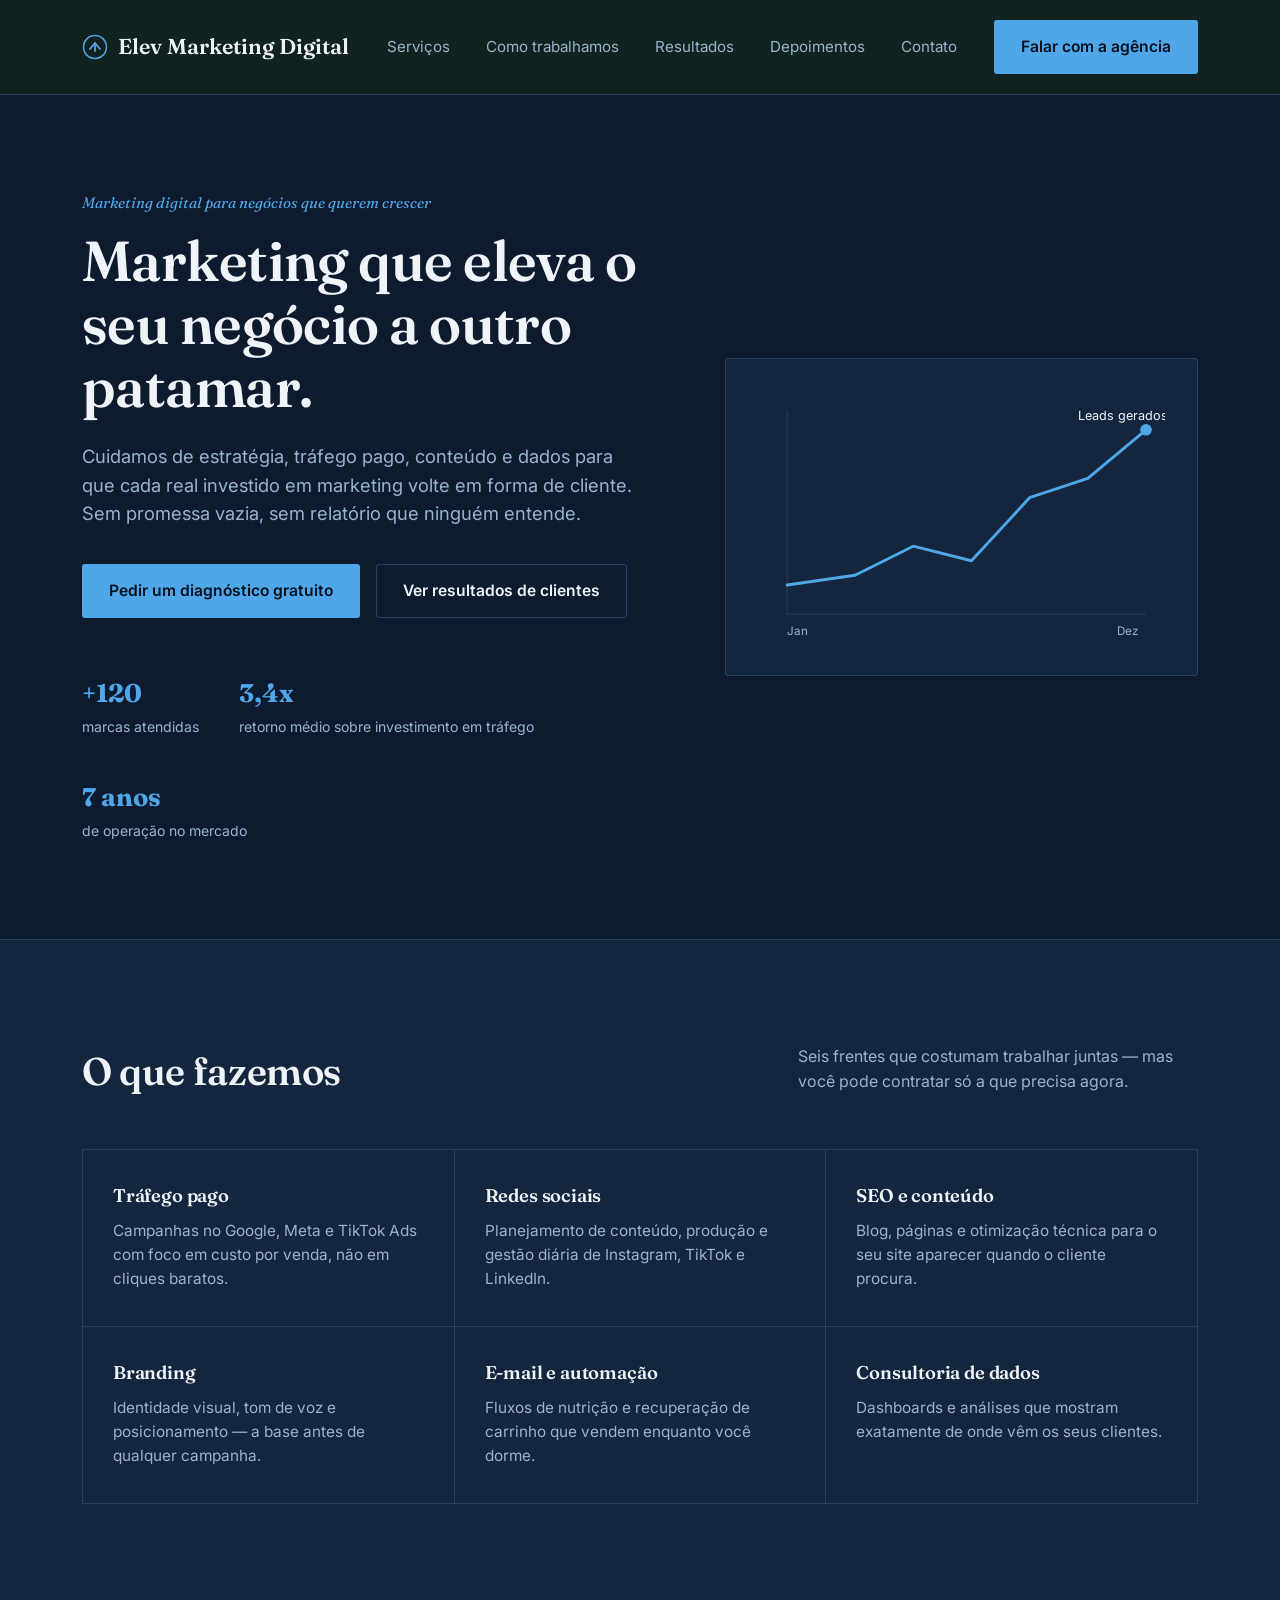
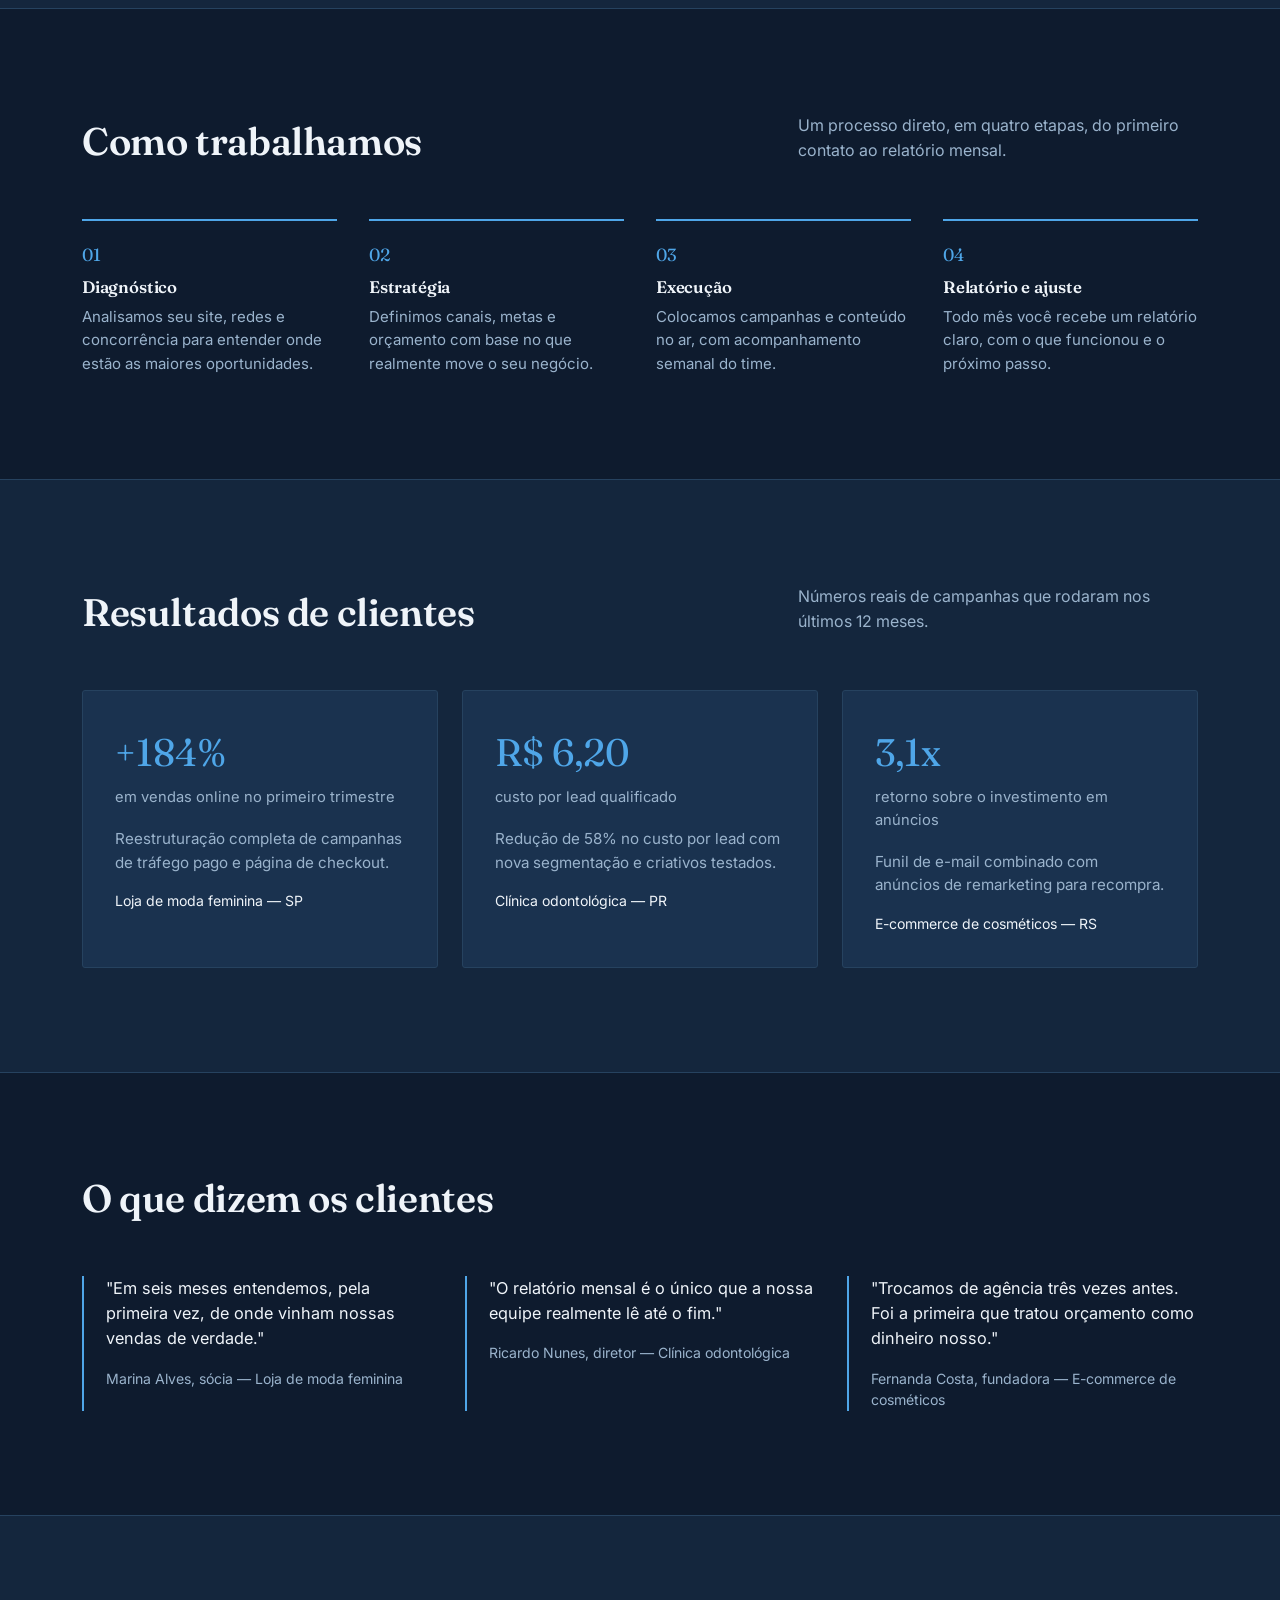
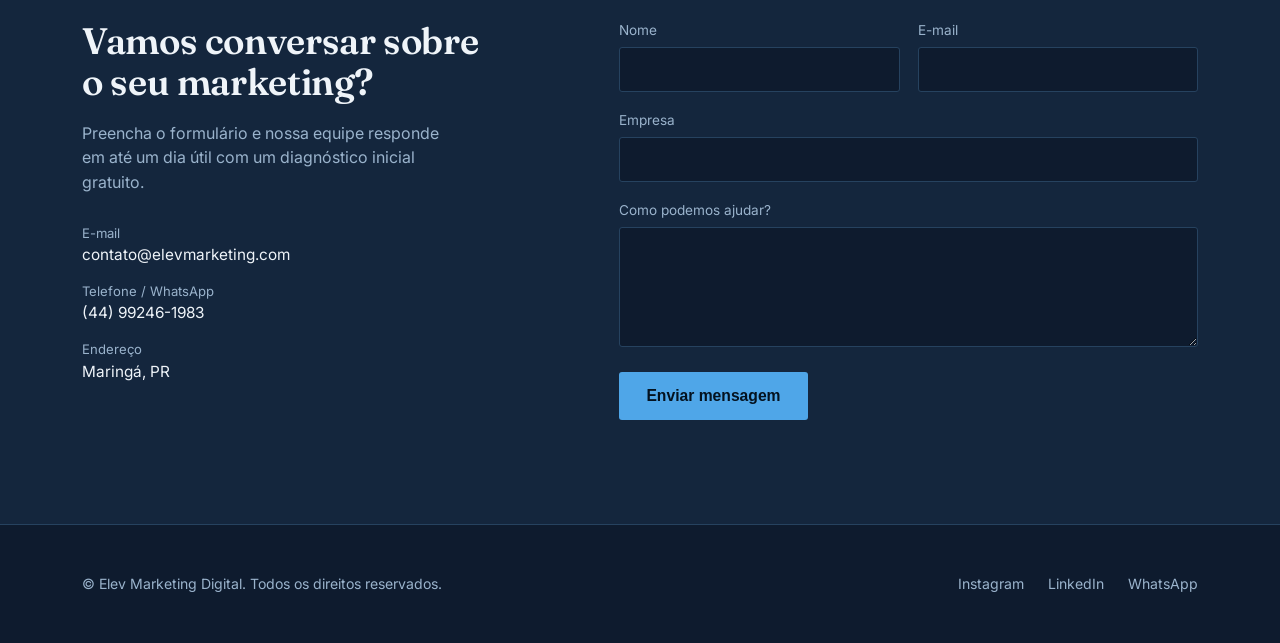
==== index.html @ fd711239 "Add files via upload" ====
<!DOCTYPE html>
<html lang="pt-BR">
<head>
<meta charset="UTF-8">
<meta name="viewport" content="width=device-width, initial-scale=1.0">
<title>Elev Marketing Digital — Marketing que eleva o seu negócio</title>
<meta name="description" content="Elev Marketing Digital: agência de marketing digital focada em elevar resultado real para negócios que precisam crescer.">

<!--
=========================================================================
 COMO EDITAR ESTE SITE
=========================================================================
 O site agora está dividido em 3 arquivos, na mesma pasta:
   - index.html  → estrutura e textos (este arquivo)
   - style.css   → cores, fontes e layout
   - script.js   → pequenos comportamentos (menu mobile, ano no rodapé)

 Mantenha os 3 arquivos sempre juntos na mesma pasta — o index.html
 depende dos outros dois para funcionar. Para editar, abra o arquivo
 correspondente no Bloco de Notas, VS Code, ou qualquer editor de texto.

 O que você provavelmente vai querer mudar primeiro:
   1. Nome da empresa: procure por "Elev Marketing Digital" (Ctrl+F) no
      index.html e troque em todos os lugares.
   2. Cores: seção ":root" logo no início do style.css.
   3. Textos: cada seção do index.html tem um comentário em maiúsculas
      tipo <-- SEÇÃO: SERVIÇOS -- > indicando onde ela começa.
   4. Formulário de contato: por padrão ele abre o e-mail do usuário
      (mailto). Se quiser recolher os dados num serviço (Google Forms,
      Formspree, etc.), troque o "action" do <form> lá embaixo.
   5. Imagens: este site usa apenas formas e ícones desenhados em CSS/SVG,
      então não há fotos para substituir — mas você pode adicionar uma
      <img> facilmente dentro de qualquer seção.

 Depois de editar, é só salvar o arquivo e recarregar o index.html no
 navegador.
=========================================================================
-->

<link rel="preconnect" href="https://fonts.googleapis.com">
<link href="https://fonts.googleapis.com/css2?family=Fraunces:ital,opsz,wght@0,9..144,400;0,9..144,600;1,9..144,500&family=Inter:wght@400;500;600&display=swap" rel="stylesheet">
<link rel="stylesheet" href="style.css">
</head>
<body>

<!-- ===================== CABEÇALHO ===================== -->
<header>
  <nav class="wrap">
    <a href="#topo" class="logo">
      <!-- Ícone simples de seta ascendente (elevação). Troque por um <img src="logo.png"> se tiver uma logo pronta. -->
      <svg class="mark" viewBox="0 0 26 26" fill="none" xmlns="http://www.w3.org/2000/svg">
        <circle cx="13" cy="13" r="11.5" stroke="#4FA6E8" stroke-width="1.5"/>
        <path d="M8 15L13 9L18 15" stroke="#4FA6E8" stroke-width="1.8" stroke-linecap="round" stroke-linejoin="round"/>
        <path d="M13 9V17" stroke="#4FA6E8" stroke-width="1.8" stroke-linecap="round"/>
      </svg>
      <!-- EDITE AQUI: nome da empresa -->
      Elev Marketing Digital
    </a>
    <button class="nav-toggle" id="navToggle" aria-label="Abrir menu" aria-expanded="false">☰</button>
    <ul class="nav-links" id="navLinks">
      <li><a href="#servicos">Serviços</a></li>
      <li><a href="#processo">Como trabalhamos</a></li>
      <li><a href="#resultados">Resultados</a></li>
      <li><a href="#depoimentos">Depoimentos</a></li>
      <li><a href="#contato">Contato</a></li>
    </ul>
    <div class="nav-cta">
      <a href="#contato" class="btn btn-primary">Falar com a agência</a>
    </div>
  </nav>
</header>

<main id="topo">

  <!-- ===================== SEÇÃO: HERO ===================== -->
  <section class="hero wrap">
    <div>
      <p class="eyebrow">Marketing digital para negócios que querem crescer</p>
      <!-- EDITE AQUI: título principal -->
      <h1>Marketing que eleva o seu negócio a outro patamar.</h1>
      <p class="lede">
        Cuidamos de estratégia, tráfego pago, conteúdo e dados para que cada real
        investido em marketing volte em forma de cliente. Sem promessa vazia,
        sem relatório que ninguém entende.
      </p>
      <div class="hero-actions">
        <a href="#contato" class="btn btn-primary">Pedir um diagnóstico gratuito</a>
        <a href="#resultados" class="btn btn-ghost">Ver resultados de clientes</a>
      </div>
      <div class="hero-stats">
        <div><strong>+120</strong><span>marcas atendidas</span></div>
        <div><strong>3,4x</strong><span>retorno médio sobre investimento em tráfego</span></div>
        <div><strong>7 anos</strong><span>de operação no mercado</span></div>
      </div>
    </div>

    <!-- Ilustração simples: linha de crescimento, sem depender de fotos -->
    <div class="hero-art">
      <svg viewBox="0 0 420 260" xmlns="http://www.w3.org/2000/svg">
        <line x1="30" y1="20" x2="30" y2="230" stroke="#26425F" stroke-width="1"/>
        <line x1="30" y1="230" x2="400" y2="230" stroke="#26425F" stroke-width="1"/>
        <polyline points="30,200 100,190 160,160 220,175 280,110 340,90 400,40"
                  fill="none" stroke="#4FA6E8" stroke-width="3" stroke-linecap="round" stroke-linejoin="round"/>
        <circle cx="400" cy="40" r="6" fill="#4FA6E8"/>
        <text x="30" y="252" fill="#9AB3CC" font-size="12" font-family="Inter, sans-serif">Jan</text>
        <text x="370" y="252" fill="#9AB3CC" font-size="12" font-family="Inter, sans-serif">Dez</text>
        <text x="330" y="30" fill="#EFF4F9" font-size="13" font-family="Inter, sans-serif">Leads gerados</text>
      </svg>
    </div>
  </section>

  <!-- ===================== SEÇÃO: SERVIÇOS ===================== -->
  <section class="services" id="servicos">
    <div class="wrap">
      <div class="section-head">
        <h2>O que fazemos</h2>
        <p>Seis frentes que costumam trabalhar juntas — mas você pode contratar só a que precisa agora.</p>
      </div>
      <div class="service-grid">
        <!-- EDITE AQUI: cada bloco abaixo é um serviço. Copie/cole o <div class="service-card"> para adicionar mais. -->
        <div class="service-card">
          <h3>Tráfego pago</h3>
          <p>Campanhas no Google, Meta e TikTok Ads com foco em custo por venda, não em cliques baratos.</p>
        </div>
        <div class="service-card">
          <h3>Redes sociais</h3>
          <p>Planejamento de conteúdo, produção e gestão diária de Instagram, TikTok e LinkedIn.</p>
        </div>
        <div class="service-card">
          <h3>SEO e conteúdo</h3>
          <p>Blog, páginas e otimização técnica para o seu site aparecer quando o cliente procura.</p>
        </div>
        <div class="service-card">
          <h3>Branding</h3>
          <p>Identidade visual, tom de voz e posicionamento — a base antes de qualquer campanha.</p>
        </div>
        <div class="service-card">
          <h3>E-mail e automação</h3>
          <p>Fluxos de nutrição e recuperação de carrinho que vendem enquanto você dorme.</p>
        </div>
        <div class="service-card">
          <h3>Consultoria de dados</h3>
          <p>Dashboards e análises que mostram exatamente de onde vêm os seus clientes.</p>
        </div>
      </div>
    </div>
  </section>

  <!-- ===================== SEÇÃO: PROCESSO ===================== -->
  <section id="processo">
    <div class="wrap">
      <div class="section-head">
        <h2>Como trabalhamos</h2>
        <p>Um processo direto, em quatro etapas, do primeiro contato ao relatório mensal.</p>
      </div>
      <div class="process-list">
        <div class="process-step">
          <span class="num">01</span>
          <h3>Diagnóstico</h3>
          <p>Analisamos seu site, redes e concorrência para entender onde estão as maiores oportunidades.</p>
        </div>
        <div class="process-step">
          <span class="num">02</span>
          <h3>Estratégia</h3>
          <p>Definimos canais, metas e orçamento com base no que realmente move o seu negócio.</p>
        </div>
        <div class="process-step">
          <span class="num">03</span>
          <h3>Execução</h3>
          <p>Colocamos campanhas e conteúdo no ar, com acompanhamento semanal do time.</p>
        </div>
        <div class="process-step">
          <span class="num">04</span>
          <h3>Relatório e ajuste</h3>
          <p>Todo mês você recebe um relatório claro, com o que funcionou e o próximo passo.</p>
        </div>
      </div>
    </div>
  </section>

  <!-- ===================== SEÇÃO: RESULTADOS ===================== -->
  <section class="results" id="resultados">
    <div class="wrap">
      <div class="section-head">
        <h2>Resultados de clientes</h2>
        <p>Números reais de campanhas que rodaram nos últimos 12 meses.</p>
      </div>
      <div class="result-grid">
        <!-- EDITE AQUI: troque os números e textos pelos seus cases reais -->
        <div class="result-card">
          <div class="metric">+184%</div>
          <div class="metric-label">em vendas online no primeiro trimestre</div>
          <p>Reestruturação completa de campanhas de tráfego pago e página de checkout.</p>
          <div class="client">Loja de moda feminina — SP</div>
        </div>
        <div class="result-card">
          <div class="metric">R$ 6,20</div>
          <div class="metric-label">custo por lead qualificado</div>
          <p>Redução de 58% no custo por lead com nova segmentação e criativos testados.</p>
          <div class="client">Clínica odontológica — PR</div>
        </div>
        <div class="result-card">
          <div class="metric">3,1x</div>
          <div class="metric-label">retorno sobre o investimento em anúncios</div>
          <p>Funil de e-mail combinado com anúncios de remarketing para recompra.</p>
          <div class="client">E-commerce de cosméticos — RS</div>
        </div>
      </div>
    </div>
  </section>

  <!-- ===================== SEÇÃO: DEPOIMENTOS ===================== -->
  <section id="depoimentos">
    <div class="wrap">
      <div class="section-head">
        <h2>O que dizem os clientes</h2>
      </div>
      <div class="testimonials">
        <!-- EDITE AQUI: troque pelos depoimentos reais dos seus clientes -->
        <div class="testimonial">
          <p>"Em seis meses entendemos, pela primeira vez, de onde vinham nossas vendas de verdade."</p>
          <div class="who">Marina Alves, sócia — Loja de moda feminina</div>
        </div>
        <div class="testimonial">
          <p>"O relatório mensal é o único que a nossa equipe realmente lê até o fim."</p>
          <div class="who">Ricardo Nunes, diretor — Clínica odontológica</div>
        </div>
        <div class="testimonial">
          <p>"Trocamos de agência três vezes antes. Foi a primeira que tratou orçamento como dinheiro nosso."</p>
          <div class="who">Fernanda Costa, fundadora — E-commerce de cosméticos</div>
        </div>
      </div>
    </div>
  </section>

  <!-- ===================== SEÇÃO: CONTATO ===================== -->
  <section class="contact" id="contato">
    <div class="wrap contact-inner">
      <div class="contact-info">
        <h2>Vamos conversar sobre o seu marketing?</h2>
        <p>
          Preencha o formulário e nossa equipe responde em até um dia útil com
          um diagnóstico inicial gratuito.
        </p>
        <div class="contact-details">
          <!-- EDITE AQUI: dados de contato -->
          <div><span>E-mail</span>contato@elevmarketing.com</div>
          <div><span>Telefone / WhatsApp</span>(44) 99246-1983</div>
          <div><span>Endereço</span>Maringá, PR</div>
        </div>
      </div>

      <!--
        Este formulário usa "mailto" — ao clicar em enviar, abre o programa
        de e-mail do visitante já preenchido. Para receber os dados direto
        num banco de dados ou planilha, troque o "action" abaixo pelo link
        de um serviço como Formspree, Google Forms ou similar.
      -->
      <form action="mailto:contato@elevmarketing.com.br" method="post" enctype="text/plain">
        <div class="form-row">
          <div>
            <label for="nome">Nome</label>
            <input type="text" id="nome" name="nome" required>
          </div>
          <div>
            <label for="email">E-mail</label>
            <input type="email" id="email" name="email" required>
          </div>
        </div>
        <div>
          <label for="empresa">Empresa</label>
          <input type="text" id="empresa" name="empresa">
        </div>
        <div>
          <label for="mensagem">Como podemos ajudar?</label>
          <textarea id="mensagem" name="mensagem" required></textarea>
        </div>
        <button type="submit" class="btn btn-primary" style="align-self:flex-start;">Enviar mensagem</button>
      </form>
    </div>
  </section>

</main>

<!-- ===================== RODAPÉ ===================== -->
<footer>
  <div class="wrap footer-inner">
    <!-- EDITE AQUI: nome da empresa e ano -->
    <div>© <span id="2019"></span> Elev Marketing Digital. Todos os direitos reservados.</div>
    <div class="footer-links">
      <a href="https://www.instagram.com/mkt_elev/">Instagram</a>
      <a href="#">LinkedIn</a>
      <a href="#">WhatsApp</a>
    </div>
  </div>
</footer>

<script src="script.js"></script>

</body>
</html>
---- style.css ----
/* ======================= TOKENS DE DESIGN ======================= */
  /* Troque as cores e fontes aqui para mudar a identidade visual toda. */
  :root{
    --bg:        #0E1B2E;
    --bg-alt:    #14263D;
    --bg-card:   #1A324F;
    --line:      #26425F;
    --ink:       #EFF4F9;
    --ink-muted: #9AB3CC;
    --accent:    #4FA6E8;
    --accent-dk: #2F82C4;
    --accent-ink:#04121F;

    --font-display: "Fraunces", Georgia, serif;
    --font-body: "Inter", -apple-system, Segoe UI, sans-serif;

    --maxw: 1180px;
    --radius: 3px;
  }

  *{ box-sizing:border-box; margin:0; padding:0; }
  html{ scroll-behavior:smooth; }
  body{
    background:var(--bg);
    color:var(--ink);
    font-family:var(--font-body);
    line-height:1.55;
    -webkit-font-smoothing:antialiased;
  }
  img,svg{ max-width:100%; display:block; }
  a{ color:inherit; text-decoration:none; }
  ul{ list-style:none; }

  h1,h2,h3{
    font-family:var(--font-display);
    font-weight:600;
    line-height:1.12;
    letter-spacing:-0.01em;
  }

  .wrap{
    max-width:var(--maxw);
    margin:0 auto;
    padding:0 32px;
  }

  section{ padding:104px 0; }
  @media (max-width:720px){ section{ padding:72px 0; } }

  .eyebrow{
    font-size:0.95rem;
    color:var(--accent);
    font-family:var(--font-display);
    font-style:italic;
    margin-bottom:14px;
  }

  .btn{
    display:inline-flex;
    align-items:center;
    gap:8px;
    padding:14px 26px;
    border-radius:var(--radius);
    font-weight:600;
    font-size:0.98rem;
    border:1px solid transparent;
    cursor:pointer;
    transition:transform .15s ease, background .15s ease, border-color .15s ease;
  }
  .btn-primary{
    background:var(--accent);
    color:var(--accent-ink);
  }
  .btn-primary:hover{ background:var(--accent-dk); transform:translateY(-1px); }
  .btn-ghost{
    border-color:var(--line);
    color:var(--ink);
  }
  .btn-ghost:hover{ border-color:var(--accent); color:var(--accent); }

  /* ======================= CABEÇALHO / NAV ======================= */
  header{
    position:sticky;
    top:0;
    z-index:50;
    background:rgba(18,36,32,0.92);
    backdrop-filter:blur(8px);
    border-bottom:1px solid var(--line);
  }
  nav.wrap{
    display:flex;
    align-items:center;
    justify-content:space-between;
    padding-top:20px;
    padding-bottom:20px;
  }
  .logo{
    font-family:var(--font-display);
    font-size:1.35rem;
    font-weight:600;
    display:flex;
    align-items:center;
    gap:10px;
  }
  .logo .mark{
    width:26px; height:26px;
    display:inline-block;
  }
  .nav-links{
    display:flex;
    gap:36px;
    font-size:0.95rem;
    color:var(--ink-muted);
  }
  .nav-links a:hover{ color:var(--ink); }
  .nav-cta{ display:flex; align-items:center; gap:20px; }
  .nav-toggle{
    display:none;
    background:none; border:none; color:var(--ink);
    font-size:1.6rem; cursor:pointer;
  }
  @media (max-width:860px){
    .nav-links{
      position:absolute; top:100%; left:0; right:0;
      background:var(--bg-alt);
      flex-direction:column;
      gap:0;
      border-bottom:1px solid var(--line);
      display:none;
    }
    .nav-links.open{ display:flex; }
    .nav-links a{
      padding:16px 32px;
      border-top:1px solid var(--line);
      display:block;
      color:var(--ink);
    }
    .nav-toggle{ display:block; }
    .nav-cta .btn-primary{ display:none; }
  }

  /* ======================= HERO ======================= */
  .hero{
    padding-top:96px;
    padding-bottom:96px;
    display:grid;
    grid-template-columns:1.1fr 0.9fr;
    gap:64px;
    align-items:center;
  }
  .hero h1{
    font-size:clamp(2.4rem, 4.4vw, 3.6rem);
    max-width:15ch;
  }
  .hero p.lede{
    margin-top:24px;
    font-size:1.15rem;
    color:var(--ink-muted);
    max-width:46ch;
  }
  .hero-actions{
    margin-top:36px;
    display:flex;
    gap:16px;
    flex-wrap:wrap;
  }
  .hero-stats{
    margin-top:56px;
    display:flex;
    gap:40px;
    flex-wrap:wrap;
  }
  .hero-stats div strong{
    display:block;
    font-family:var(--font-display);
    font-size:1.6rem;
    color:var(--accent);
  }
  .hero-stats div span{
    font-size:0.88rem;
    color:var(--ink-muted);
  }
  .hero-art{
    background:var(--bg-alt);
    border:1px solid var(--line);
    border-radius:var(--radius);
    padding:32px;
  }
  @media (max-width:900px){
    .hero{ grid-template-columns:1fr; padding-top:56px; }
    .hero-art{ order:-1; }
  }

  /* ======================= SERVIÇOS ======================= */
  .services{ background:var(--bg-alt); border-top:1px solid var(--line); border-bottom:1px solid var(--line); }
  .section-head{
    display:flex;
    justify-content:space-between;
    align-items:flex-end;
    gap:32px;
    margin-bottom:56px;
    flex-wrap:wrap;
  }
  .section-head h2{ font-size:clamp(1.8rem,3vw,2.4rem); max-width:20ch; }
  .section-head p{ color:var(--ink-muted); max-width:40ch; }

  .service-grid{
    display:grid;
    grid-template-columns:repeat(3,1fr);
    gap:1px;
    background:var(--line);
    border:1px solid var(--line);
  }
  .service-card{
    background:var(--bg-alt);
    padding:36px 30px;
  }
  .service-card h3{ font-size:1.15rem; margin-bottom:12px; }
  .service-card p{ color:var(--ink-muted); font-size:0.96rem; }
  @media (max-width:860px){ .service-grid{ grid-template-columns:1fr 1fr; } }
  @media (max-width:560px){ .service-grid{ grid-template-columns:1fr; } }

  /* ======================= PROCESSO ======================= */
  .process-list{
    display:grid;
    grid-template-columns:repeat(4,1fr);
    gap:32px;
    counter-reset:step;
  }
  .process-step{
    border-top:2px solid var(--accent);
    padding-top:20px;
  }
  .process-step .num{
    font-family:var(--font-display);
    color:var(--accent);
    font-size:1.1rem;
    margin-bottom:10px;
    display:block;
  }
  .process-step h3{ font-size:1.05rem; margin-bottom:8px; }
  .process-step p{ color:var(--ink-muted); font-size:0.94rem; }
  @media (max-width:860px){ .process-list{ grid-template-columns:1fr 1fr; } }
  @media (max-width:560px){ .process-list{ grid-template-columns:1fr; } }

  /* ======================= RESULTADOS ======================= */
  .results{ background:var(--bg-alt); border-top:1px solid var(--line); border-bottom:1px solid var(--line); }
  .result-grid{
    display:grid;
    grid-template-columns:repeat(3,1fr);
    gap:24px;
  }
  .result-card{
    background:var(--bg-card);
    border:1px solid var(--line);
    border-radius:var(--radius);
    padding:32px;
  }
  .result-card .metric{
    font-family:var(--font-display);
    font-size:2.4rem;
    color:var(--accent);
  }
  .result-card .metric-label{
    font-size:0.92rem;
    color:var(--ink-muted);
    margin-top:4px;
    margin-bottom:18px;
  }
  .result-card p{ font-size:0.95rem; color:var(--ink-muted); }
  .result-card .client{ margin-top:16px; font-size:0.88rem; color:var(--ink); }
  @media (max-width:860px){ .result-grid{ grid-template-columns:1fr; } }

  /* ======================= DEPOIMENTOS ======================= */
  .testimonials{ display:grid; grid-template-columns:repeat(3,1fr); gap:32px; }
  .testimonial{ border-left:2px solid var(--accent); padding-left:22px; }
  .testimonial p{ font-size:1.02rem; margin-bottom:16px; }
  .testimonial .who{ font-size:0.88rem; color:var(--ink-muted); }
  @media (max-width:860px){ .testimonials{ grid-template-columns:1fr; } }

  /* ======================= CONTATO ======================= */
  .contact{ background:var(--bg-alt); border-top:1px solid var(--line); }
  .contact-inner{
    display:grid;
    grid-template-columns:0.9fr 1.1fr;
    gap:64px;
  }
  .contact-info h2{ font-size:clamp(1.8rem,3vw,2.3rem); margin-bottom:18px; max-width:16ch; }
  .contact-info p{ color:var(--ink-muted); max-width:38ch; margin-bottom:28px; }
  .contact-details div{ margin-bottom:14px; font-size:0.96rem; }
  .contact-details span{ color:var(--ink-muted); display:block; font-size:0.82rem; }

  form{ display:flex; flex-direction:column; gap:18px; }
  .form-row{ display:grid; grid-template-columns:1fr 1fr; gap:18px; }
  label{ font-size:0.85rem; color:var(--ink-muted); display:block; margin-bottom:6px; }
  input, textarea{
    width:100%;
    background:var(--bg);
    border:1px solid var(--line);
    border-radius:var(--radius);
    padding:12px 14px;
    color:var(--ink);
    font-family:var(--font-body);
    font-size:0.96rem;
  }
  input:focus, textarea:focus{
    outline:2px solid var(--accent);
    outline-offset:1px;
    border-color:var(--accent);
  }
  textarea{ resize:vertical; min-height:120px; }
  @media (max-width:900px){
    .contact-inner{ grid-template-columns:1fr; }
    .form-row{ grid-template-columns:1fr; }
  }

  /* ======================= RODAPÉ ======================= */
  footer{ padding:48px 0; border-top:1px solid var(--line); }
  .footer-inner{
    display:flex;
    justify-content:space-between;
    align-items:center;
    flex-wrap:wrap;
    gap:20px;
    font-size:0.88rem;
    color:var(--ink-muted);
  }
  .footer-inner a:hover{ color:var(--accent); }
  .footer-links{ display:flex; gap:24px; }

  .visually-hidden{
    position:absolute; width:1px; height:1px;
    overflow:hidden; clip:rect(0,0,0,0);
  }

  @media (prefers-reduced-motion: reduce){
    html{ scroll-behavior:auto; }
    *{ transition:none !important; animation:none !important; }
  }
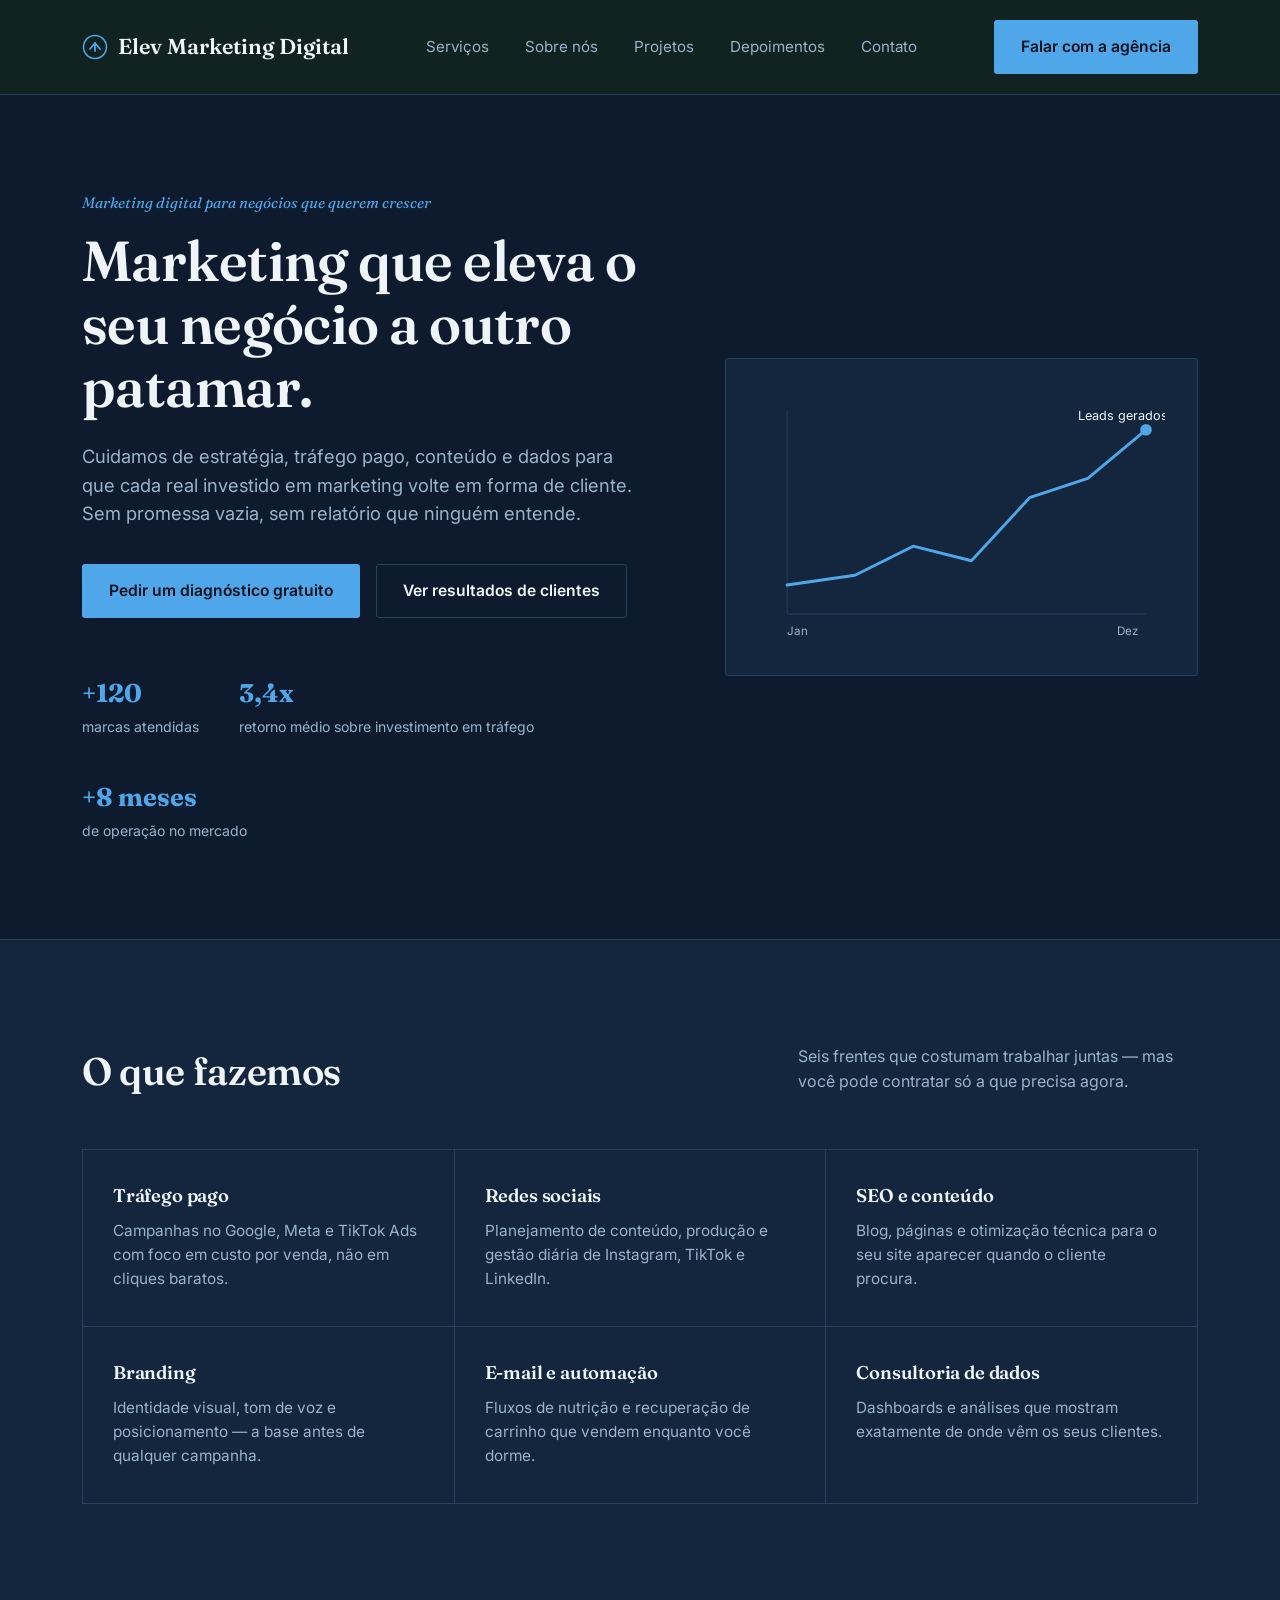
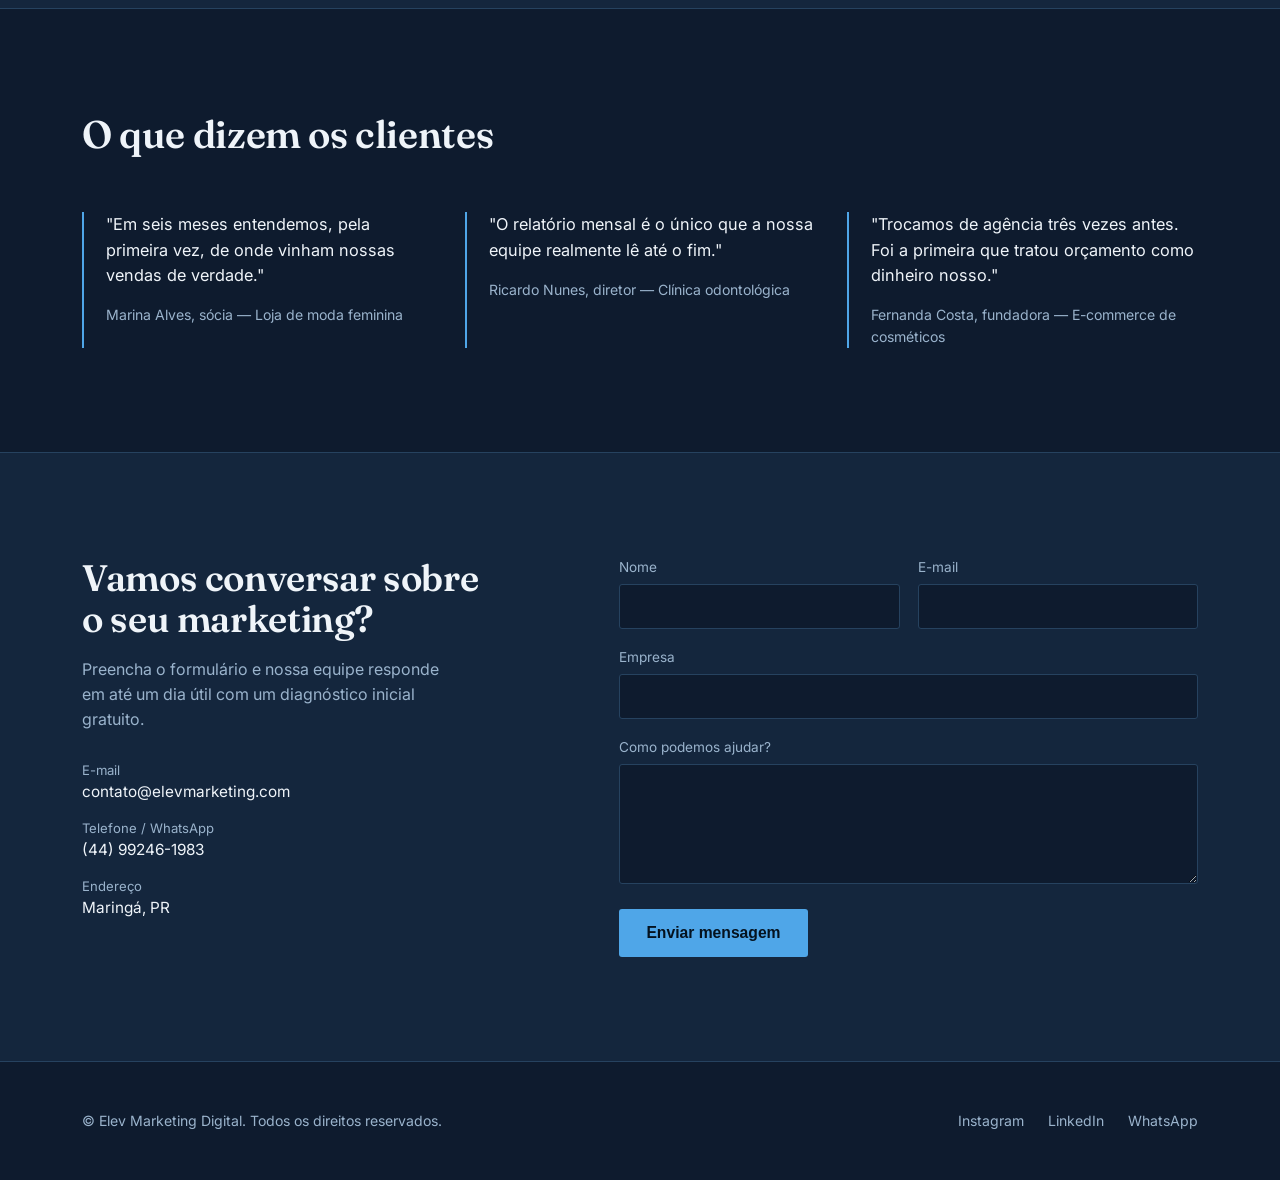
==== commit 81c1935c: "Add files via upload" ====
--- a/index.html
+++ b/index.html
@@ -59,8 +59,8 @@
     <button class="nav-toggle" id="navToggle" aria-label="Abrir menu" aria-expanded="false">☰</button>
     <ul class="nav-links" id="navLinks">
       <li><a href="#servicos">Serviços</a></li>
-      <li><a href="#processo">Como trabalhamos</a></li>
-      <li><a href="#resultados">Resultados</a></li>
+      <li><a href="sobre.html">Sobre nós</a></li>
+      <li><a href="projetos.html">Projetos</a></li>
       <li><a href="#depoimentos">Depoimentos</a></li>
       <li><a href="#contato">Contato</a></li>
     </ul>
@@ -90,7 +90,7 @@
       <div class="hero-stats">
         <div><strong>+120</strong><span>marcas atendidas</span></div>
         <div><strong>3,4x</strong><span>retorno médio sobre investimento em tráfego</span></div>
-        <div><strong>7 anos</strong><span>de operação no mercado</span></div>
+        <div><strong>+8 meses</strong><span>de operação no mercado</span></div>
       </div>
     </div>
 
@@ -141,69 +141,6 @@
         <div class="service-card">
           <h3>Consultoria de dados</h3>
           <p>Dashboards e análises que mostram exatamente de onde vêm os seus clientes.</p>
-        </div>
-      </div>
-    </div>
-  </section>
-
-  <!-- ===================== SEÇÃO: PROCESSO ===================== -->
-  <section id="processo">
-    <div class="wrap">
-      <div class="section-head">
-        <h2>Como trabalhamos</h2>
-        <p>Um processo direto, em quatro etapas, do primeiro contato ao relatório mensal.</p>
-      </div>
-      <div class="process-list">
-        <div class="process-step">
-          <span class="num">01</span>
-          <h3>Diagnóstico</h3>
-          <p>Analisamos seu site, redes e concorrência para entender onde estão as maiores oportunidades.</p>
-        </div>
-        <div class="process-step">
-          <span class="num">02</span>
-          <h3>Estratégia</h3>
-          <p>Definimos canais, metas e orçamento com base no que realmente move o seu negócio.</p>
-        </div>
-        <div class="process-step">
-          <span class="num">03</span>
-          <h3>Execução</h3>
-          <p>Colocamos campanhas e conteúdo no ar, com acompanhamento semanal do time.</p>
-        </div>
-        <div class="process-step">
-          <span class="num">04</span>
-          <h3>Relatório e ajuste</h3>
-          <p>Todo mês você recebe um relatório claro, com o que funcionou e o próximo passo.</p>
-        </div>
-      </div>
-    </div>
-  </section>
-
-  <!-- ===================== SEÇÃO: RESULTADOS ===================== -->
-  <section class="results" id="resultados">
-    <div class="wrap">
-      <div class="section-head">
-        <h2>Resultados de clientes</h2>
-        <p>Números reais de campanhas que rodaram nos últimos 12 meses.</p>
-      </div>
-      <div class="result-grid">
-        <!-- EDITE AQUI: troque os números e textos pelos seus cases reais -->
-        <div class="result-card">
-          <div class="metric">+184%</div>
-          <div class="metric-label">em vendas online no primeiro trimestre</div>
-          <p>Reestruturação completa de campanhas de tráfego pago e página de checkout.</p>
-          <div class="client">Loja de moda feminina — SP</div>
-        </div>
-        <div class="result-card">
-          <div class="metric">R$ 6,20</div>
-          <div class="metric-label">custo por lead qualificado</div>
-          <p>Redução de 58% no custo por lead com nova segmentação e criativos testados.</p>
-          <div class="client">Clínica odontológica — PR</div>
-        </div>
-        <div class="result-card">
-          <div class="metric">3,1x</div>
-          <div class="metric-label">retorno sobre o investimento em anúncios</div>
-          <p>Funil de e-mail combinado com anúncios de remarketing para recompra.</p>
-          <div class="client">E-commerce de cosméticos — RS</div>
         </div>
       </div>
     </div>
--- a/style.css
+++ b/style.css
@@ -1,4 +1,4 @@
-  /* ======================= TOKENS DE DESIGN ======================= */
+/* ======================= TOKENS DE DESIGN ======================= */
   /* Troque as cores e fontes aqui para mudar a identidade visual toda. */
   :root{
     --bg:        #0E1B2E;
@@ -113,6 +113,7 @@
     color:var(--ink-muted);
   }
   .nav-links a:hover{ color:var(--ink); }
+  .nav-links a.active{ color:var(--ink); }
   .nav-cta{ display:flex; align-items:center; gap:20px; }
   .nav-toggle{
     display:none;
@@ -191,6 +192,144 @@
     .hero-art{ order:-1; }
   }
 
+  /* ======================= PROJETOS ======================= */
+  .projects-hero{ padding-bottom:56px; }
+  .projects-hero h1{ font-size:clamp(2rem,3.6vw,2.8rem); max-width:18ch; margin-top:14px; }
+  .projects-hero .lede{ margin-top:20px; color:var(--ink-muted); font-size:1.08rem; max-width:52ch; }
+  .projects-list{ padding-top:0; }
+
+  .project-card{
+    background:var(--bg-alt);
+    border:1px solid var(--line);
+    border-radius:var(--radius);
+    margin-bottom:16px;
+    overflow:hidden;
+  }
+  .project-toggle{
+    width:100%;
+    display:flex;
+    align-items:center;
+    justify-content:space-between;
+    gap:24px;
+    background:none;
+    border:none;
+    color:var(--ink);
+    text-align:left;
+    padding:28px 30px;
+    cursor:pointer;
+    font-family:var(--font-body);
+  }
+  .project-toggle:hover{ background:rgba(79,166,232,0.05); }
+  .project-tag{
+    display:inline-block;
+    font-size:0.78rem;
+    color:var(--accent);
+    text-transform:uppercase;
+    letter-spacing:0.04em;
+    margin-bottom:10px;
+  }
+  .project-toggle-info h3{
+    font-size:1.2rem;
+    font-weight:600;
+    margin-bottom:8px;
+  }
+  .project-client{ font-size:0.9rem; color:var(--ink-muted); }
+  .chevron{
+    flex-shrink:0;
+    font-size:1.2rem;
+    color:var(--accent);
+    transition:transform .25s ease;
+  }
+  .project-toggle[aria-expanded="true"] .chevron{ transform:rotate(180deg); }
+
+  .project-panel{
+    display:grid;
+    grid-template-rows:0fr;
+    transition:grid-template-rows .3s ease;
+  }
+  .project-panel.open{ grid-template-rows:1fr; }
+  .project-panel-inner{ overflow:hidden; min-height:0; }
+  .project-panel-inner > *{
+    padding-left:30px;
+    padding-right:30px;
+  }
+  .project-panel-inner p:first-child{
+    padding-top:2px;
+    color:var(--ink-muted);
+    font-size:0.98rem;
+    max-width:70ch;
+  }
+  .project-metrics{
+    display:flex;
+    gap:40px;
+    flex-wrap:wrap;
+    margin-top:24px;
+  }
+  .project-metrics div strong{
+    display:block;
+    font-family:var(--font-display);
+    font-size:1.4rem;
+    color:var(--accent);
+  }
+  .project-metrics div span{ font-size:0.85rem; color:var(--ink-muted); }
+  .project-quote{
+    margin-top:22px;
+    padding-top:20px !important;
+    padding-bottom:28px !important;
+    border-top:1px solid var(--line);
+    font-style:italic;
+    color:var(--ink);
+    font-size:0.96rem;
+    max-width:60ch;
+  }
+  @media (max-width:600px){
+    .project-toggle{ padding:22px 20px; }
+    .project-panel-inner > *{ padding-left:20px; padding-right:20px; }
+    .project-metrics{ gap:24px; }
+  }
+
+  /* ======================= SOBRE NÓS ======================= */
+  .about-inner{
+    display:grid;
+    grid-template-columns:0.85fr 1.15fr;
+    gap:64px;
+    align-items:center;
+  }
+  .about-photo{
+    position:relative;
+    aspect-ratio:4/5;
+    background:var(--bg-alt);
+    border:1px dashed var(--line);
+    border-radius:var(--radius);
+    overflow:hidden;
+    display:flex;
+    align-items:center;
+    justify-content:center;
+  }
+  .about-photo img{
+    width:100%;
+    height:100%;
+    object-fit:cover;
+  }
+  .about-photo-placeholder{
+    display:none;
+    text-align:center;
+    font-size:0.9rem;
+    color:var(--ink-muted);
+    padding:24px;
+    line-height:1.5;
+  }
+  /* Mostra o texto de espaço reservado se a imagem "equipe.jpg" não existir */
+  .about-photo.sem-foto .about-photo-placeholder{ display:block; }
+  .about-photo:has(img[style*="display: none"]) .about-photo-placeholder{ display:block; }
+  .about-text h2{ font-size:clamp(1.8rem,3vw,2.4rem); margin-bottom:20px; max-width:16ch; }
+  .about-text p.lede{ font-size:1.05rem; color:var(--ink-muted); margin-bottom:18px; }
+  .about-text p:not(.eyebrow):not(.lede){ color:var(--ink-muted); font-size:0.98rem; }
+  @media (max-width:900px){
+    .about-inner{ grid-template-columns:1fr; }
+    .about-photo{ order:-1; aspect-ratio:16/10; }
+  }
+
   /* ======================= SERVIÇOS ======================= */
   .services{ background:var(--bg-alt); border-top:1px solid var(--line); border-bottom:1px solid var(--line); }
   .section-head{
@@ -336,4 +475,4 @@
   @media (prefers-reduced-motion: reduce){
     html{ scroll-behavior:auto; }
     *{ transition:none !important; animation:none !important; }
-  }
+  }
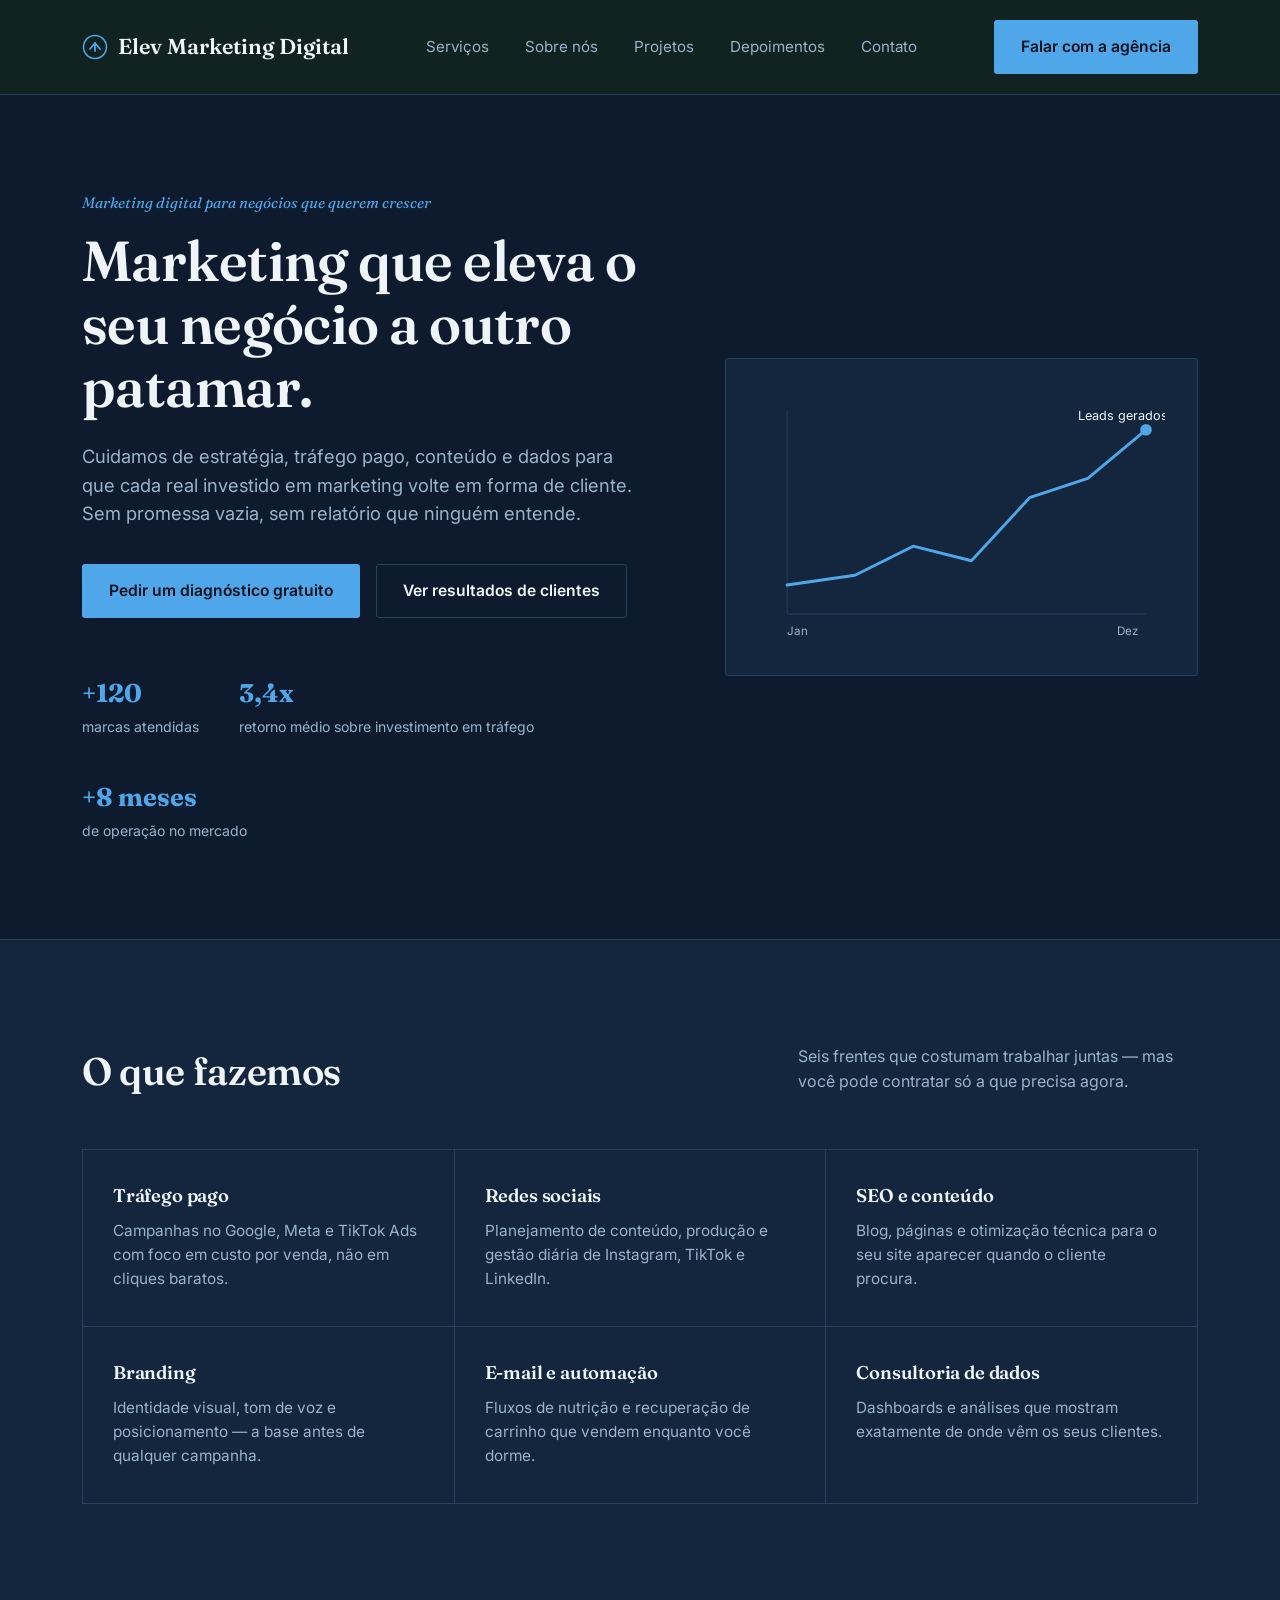
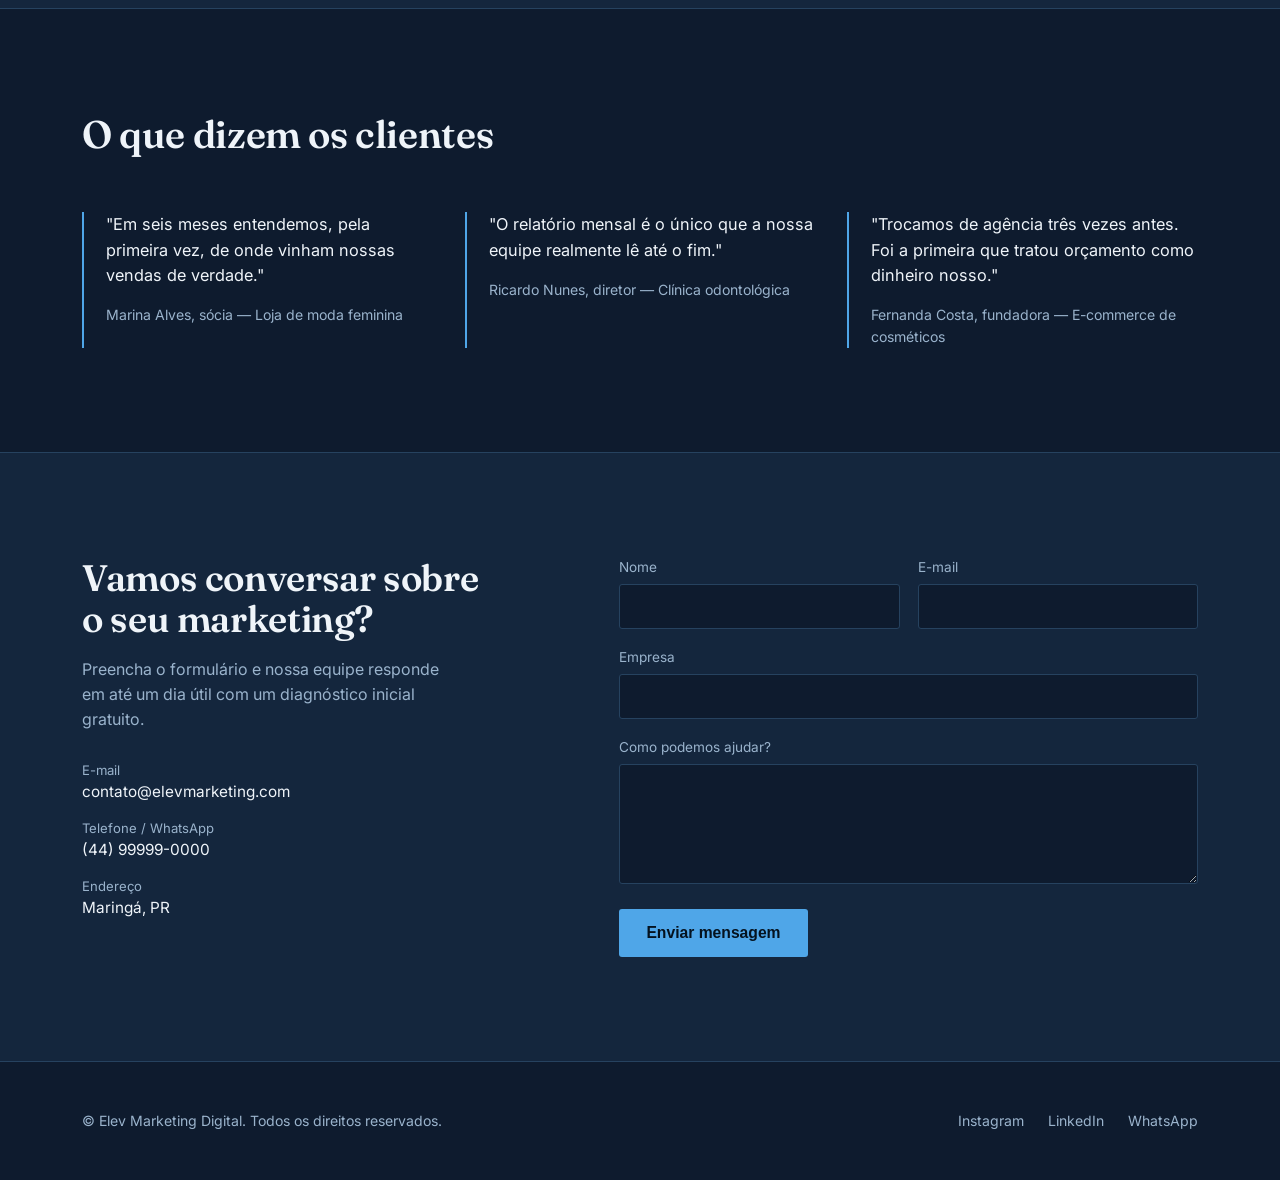
==== commit 345f441f: "Add files via upload" ====
--- a/index.html
+++ b/index.html
@@ -48,7 +48,7 @@
   <nav class="wrap">
     <a href="#topo" class="logo">
       <!-- Ícone simples de seta ascendente (elevação). Troque por um <img src="logo.png"> se tiver uma logo pronta. -->
-      <svg class="mark" viewBox="0 0 26 26" fill="none" xmlns="http://www.w3.org/2000/svg">
+      <svg class="mark" viewBox="0 0 26 26" fill="none" xmlns=>
         <circle cx="13" cy="13" r="11.5" stroke="#4FA6E8" stroke-width="1.5"/>
         <path d="M8 15L13 9L18 15" stroke="#4FA6E8" stroke-width="1.8" stroke-linecap="round" stroke-linejoin="round"/>
         <path d="M13 9V17" stroke="#4FA6E8" stroke-width="1.8" stroke-linecap="round"/>
@@ -56,19 +56,22 @@
       <!-- EDITE AQUI: nome da empresa -->
       Elev Marketing Digital
     </a>
-    <button class="nav-toggle" id="navToggle" aria-label="Abrir menu" aria-expanded="false">☰</button>
+    <button class="nav-toggle" id="navToggle" aria-label="Abrir menu" aria-controls="navLinks" aria-expanded="false">☰</button>
     <ul class="nav-links" id="navLinks">
       <li><a href="#servicos">Serviços</a></li>
       <li><a href="sobre.html">Sobre nós</a></li>
       <li><a href="projetos.html">Projetos</a></li>
       <li><a href="#depoimentos">Depoimentos</a></li>
       <li><a href="#contato">Contato</a></li>
+      <!-- Este item só aparece no menu do celular, com o mesmo botão do PC -->
+      <li class="cta-mobile"><a href="#contato" class="btn btn-primary">Falar com a agência</a></li>
     </ul>
     <div class="nav-cta">
       <a href="#contato" class="btn btn-primary">Falar com a agência</a>
     </div>
   </nav>
 </header>
+<div class="nav-backdrop" id="navBackdrop"></div>
 
 <main id="topo">
 
@@ -96,7 +99,7 @@
 
     <!-- Ilustração simples: linha de crescimento, sem depender de fotos -->
     <div class="hero-art">
-      <svg viewBox="0 0 420 260" xmlns="http://www.w3.org/2000/svg">
+      <svg viewBox="0 0 420 260" xmlns=>
         <line x1="30" y1="20" x2="30" y2="230" stroke="#26425F" stroke-width="1"/>
         <line x1="30" y1="230" x2="400" y2="230" stroke="#26425F" stroke-width="1"/>
         <polyline points="30,200 100,190 160,160 220,175 280,110 340,90 400,40"
@@ -182,7 +185,7 @@
         <div class="contact-details">
           <!-- EDITE AQUI: dados de contato -->
           <div><span>E-mail</span>contato@elevmarketing.com</div>
-          <div><span>Telefone / WhatsApp</span>(44) 99246-1983</div>
+          <div><span>Telefone / WhatsApp</span>(44) 99999-0000</div>
           <div><span>Endereço</span>Maringá, PR</div>
         </div>
       </div>
@@ -225,7 +228,7 @@
     <!-- EDITE AQUI: nome da empresa e ano -->
     <div>© <span id="2019"></span> Elev Marketing Digital. Todos os direitos reservados.</div>
     <div class="footer-links">
-      <a href="https://www.instagram.com/mkt_elev/">Instagram</a>
+      <a href="https://www.instagram.com/elev.marketing_/">Instagram</a>
       <a href="#">LinkedIn</a>
       <a href="#">WhatsApp</a>
     </div>
@@ -235,4 +238,4 @@
 <script src="script.js"></script>
 
 </body>
-</html>
+</html>
--- a/style.css
+++ b/style.css
@@ -120,13 +120,33 @@
     background:none; border:none; color:var(--ink);
     font-size:1.6rem; cursor:pointer;
   }
+  /* Item extra dentro do menu mobile com o botão de contato.
+     Some no menu do PC; só aparece dentro do painel mobile. */
+  .nav-links li.cta-mobile{ display:none; }
+
+  /* Fundo escurecido atrás do painel mobile, para deixar claro que é
+     uma camada por cima do site e permitir fechar tocando fora dele. */
+  .nav-backdrop{
+    display:none;
+    position:fixed;
+    inset:0;
+    background:rgba(4,10,20,0.6);
+    z-index:40;
+  }
+  .nav-backdrop.open{ display:block; }
+  body.menu-open{ overflow:hidden; }
+
   @media (max-width:860px){
     .nav-links{
       position:absolute; top:100%; left:0; right:0;
+      max-height:calc(100vh - 100%);
+      overflow-y:auto;
       background:var(--bg-alt);
       flex-direction:column;
       gap:0;
       border-bottom:1px solid var(--line);
+      box-shadow:0 16px 32px rgba(4,10,20,0.35);
+      z-index:55;
       display:none;
     }
     .nav-links.open{ display:flex; }
@@ -136,7 +156,17 @@
       display:block;
       color:var(--ink);
     }
-    .nav-toggle{ display:block; }
+    .nav-links li.cta-mobile{
+      display:block;
+      padding:20px 32px 28px;
+      border-top:1px solid var(--line);
+    }
+    .nav-links li.cta-mobile a{
+      padding:0;
+      border-top:none;
+      display:inline-flex;
+    }
+    .nav-toggle{ display:block; position:relative; z-index:56; }
     .nav-cta .btn-primary{ display:none; }
   }
 
